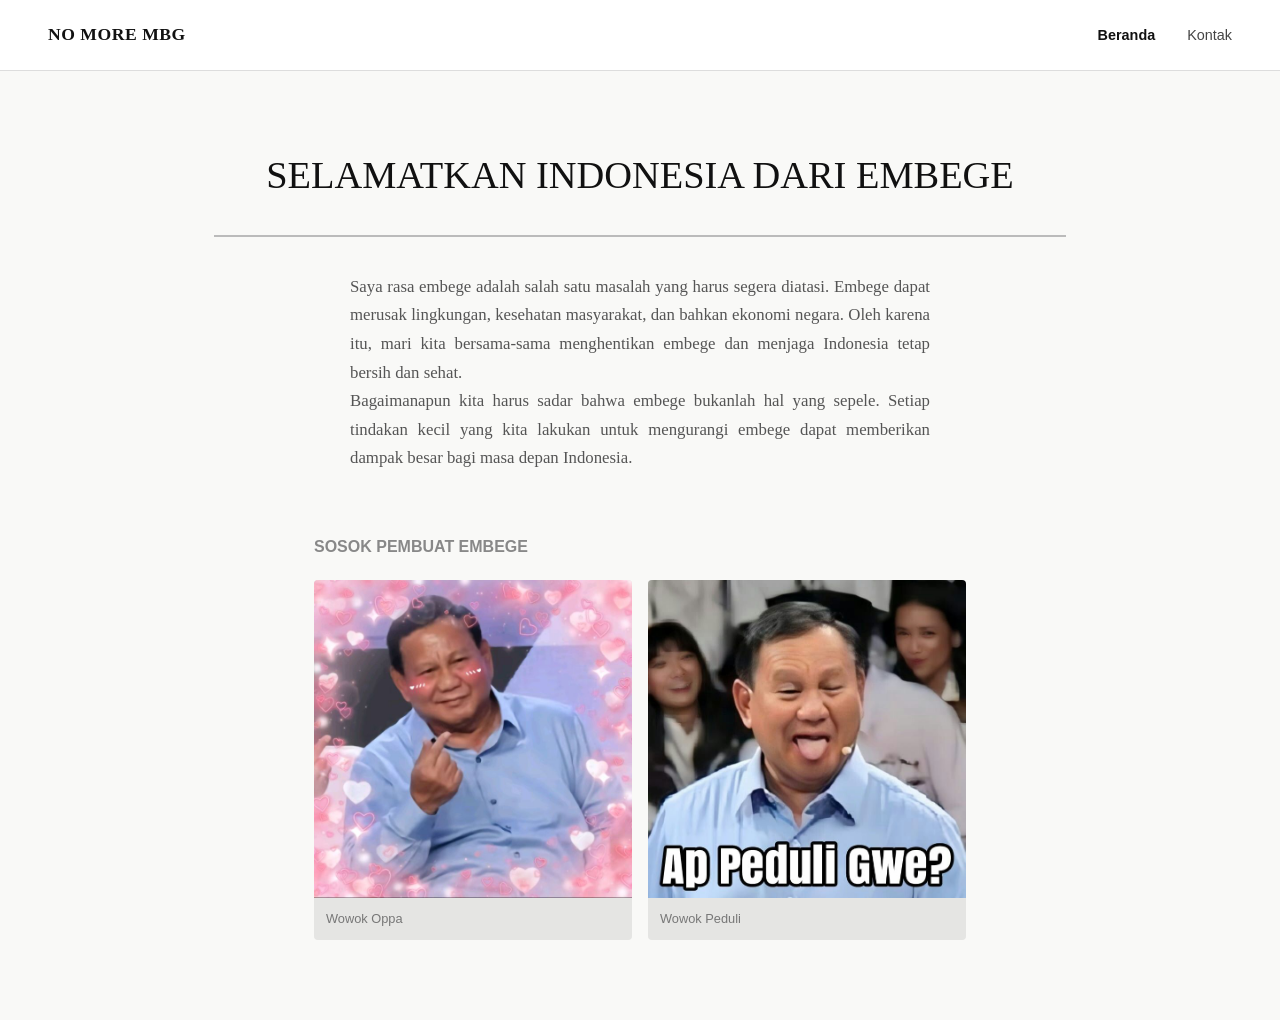
==== index.html @ 88bd63a3 "First Commit" ====
<!DOCTYPE html>
<html lang="en">
<head>
    <meta charset="UTF-8">
    <meta name="viewport" content="width=device-width, initial-scale=1.0">
    <title>HENTIKAN EMBEGE</title>
    <link rel="stylesheet" href="style.css">
</head>
<body>
    
    <nav>
        <a class="logo" href="index.html">NO MORE MBG</a>
        <ul>
            <li><a href="index.html" class="active">Beranda</a></li>
            <li><a href="contact.html">Kontak</a></li>
        </ul>
    </nav>

    <section class="utama">
        <h1>SELAMATKAN INDONESIA DARI EMBEGE</h1>
        <div class="divider"></div>
        <p>
            Saya rasa embege adalah salah satu masalah yang harus segera diatasi.
            Embege dapat merusak lingkungan, kesehatan masyarakat, dan bahkan ekonomi negara.
            Oleh karena itu, mari kita bersama-sama menghentikan embege dan menjaga Indonesia tetap bersih dan sehat.
        </p>
        <p>
            Bagaimanapun kita harus sadar bahwa embege bukanlah hal yang sepele.
            Setiap tindakan kecil yang kita lakukan untuk mengurangi embege dapat memberikan dampak besar bagi masa depan Indonesia.
        </p>
    </section>

    <section class="gambar">
        <h2>SOSOK PEMBUAT EMBEGE</h2>
        <div class="foto">

          <div class="foto-item">
            <img src="wowok1.jpg" alt="wowok oppa"/>
            <div class="caption">Wowok Oppa</div>
          </div>
            
          <div class="foto-item">
            <img src="wowok2.jpg" alt="wowok peduli"/>
            <div class="caption">Wowok Peduli</div>
          </div>

        </div>
    </section>

</body>
</html>
---- style.css ----
* {
    margin: 0;
    padding: 0;
    box-sizing: border-box;
}

body {
    font-family: 'Georgia', serif;
    background-color: #f9f9f7;
    color: #222;
    line-height: 1.7;
}

/*navbar*/

nav {
    display: flex;
    justify-content: space-between;
    align-items: center;
    padding: 20px 48px;
    border-bottom: 1px solid #ddd;
    background-color: #fff;
}

nav .logo {
    font-size: 1.1rem;
    font-weight: bold;
    letter-spacing: 0.03em;
    color: #111;
    text-decoration: none;
}

nav ul {
    display: flex;
    list-style: none;
    gap: 32px;
}

nav ul li a {
    text-decoration: none;
    color: #444;
    font-family: 'Helvetica Neue', sans-serif;
    font-size: 0.9rem;
    transition: color 0.2s;
}

nav ul li a:hover {
    color: #111;
}

nav ul li a.active {
    color: #111;
    font-weight: 600;
}

/*index.html*/

.utama {
    max-width: 900px;
    margin: 80px auto 60px;
    padding: 0 24px;
}

.utama h1 {
    font-size: 2.4rem;
    margin-bottom: 20px;
    line-height: 1.25;
    font-weight: normal;
    color: #111;
    text-align: center;
}

.utama p {
    font-size: 1.05rem;
    max-width: 580px;
    color: #555;
    text-align: justify;
    margin: 0 auto;
}

.hero p + p {
    margin-top: 16px;
}

.divider {
    width: 100%;
    height: 2px;
    background-color: #bbb;
    margin: 36px 0;
}

.gambar {
    max-width: 700px;
    margin: 0 auto 80px;
    padding: 0 24px;
}

.gambar h2 {
    font-size: 1rem;
    font-family: 'Helvetica Neue', sans-serif;
    font-weight: 600;
    color: #888;
    margin-bottom: 20px;
}

.foto {
    display: grid;
    grid-template-columns: 1fr 1fr;
    gap: 16px;
}

.foto-item {
    overflow: hidden;
    border-radius: 4px;
    background-color: #e5e5e3;
}

.foto-item img {
    width: 100%;
    height: auto;
    display: block;
}

.caption {
    padding: 10px 12px;
    font-family: 'Helvetica Neue', sans-serif;
    font-size: 0.8rem;
    color: #777;
}

/*contact.html*/

.kontak-saya {
    max-width: 560px;
    margin: 80px auto 100px;
    padding: 0 24px;
}

.kontak-saya h1 {
    font-size: 2.2rem;
    font-weight: normal;
    margin-bottom: 12px;
    color: #111;
}

.kontak-saya .subtitle {
    font-family: 'Helvetica Neue', sans-serif;
    font-size: 0.95rem;
    color: #777;
    margin-bottom: 48px;
}

.list-kontak {
    list-style: none;
    display: flex;
    flex-direction: column;
}

.list-kontak li {
    border-top: 1px solid #e0e0de;
    padding: 20px 0;
}

.list-kontak li:last-child {
    border-bottom: 1px solid #e0e0de;
}

.label-kontak {
    font-family: 'Helvetica Neue', sans-serif;
    font-size: 0.75rem;
    color: #aaa;
    margin-bottom: 4px;
}

.value {
    font-family: 'Helvetica Neue', sans-serif;
    font-size: 1rem;
    color: #222;
}

.value a {
    text-decoration: none;
    color: #222;
    transition: color 0.2s;
}

.value a:hover {
    color: #000;
    text-decoration: underline;
}

/*2 halaman*/

@media (max-width: 600px) {
    nav {
        padding: 16px 20px;
    }

    nav ul {
    gap: 20px;
    }

    .utama {
    margin: 48px auto 40px;
    }

    .utama h1 {
    font-size: 1.7rem;
    }

    .foto {
    grid-template-columns: 1fr;
    }

    .kontak-saya {
    margin: 48px auto 60px;
    }

    .kontak-saya h1 {
    font-size: 1.7rem;
    }
}
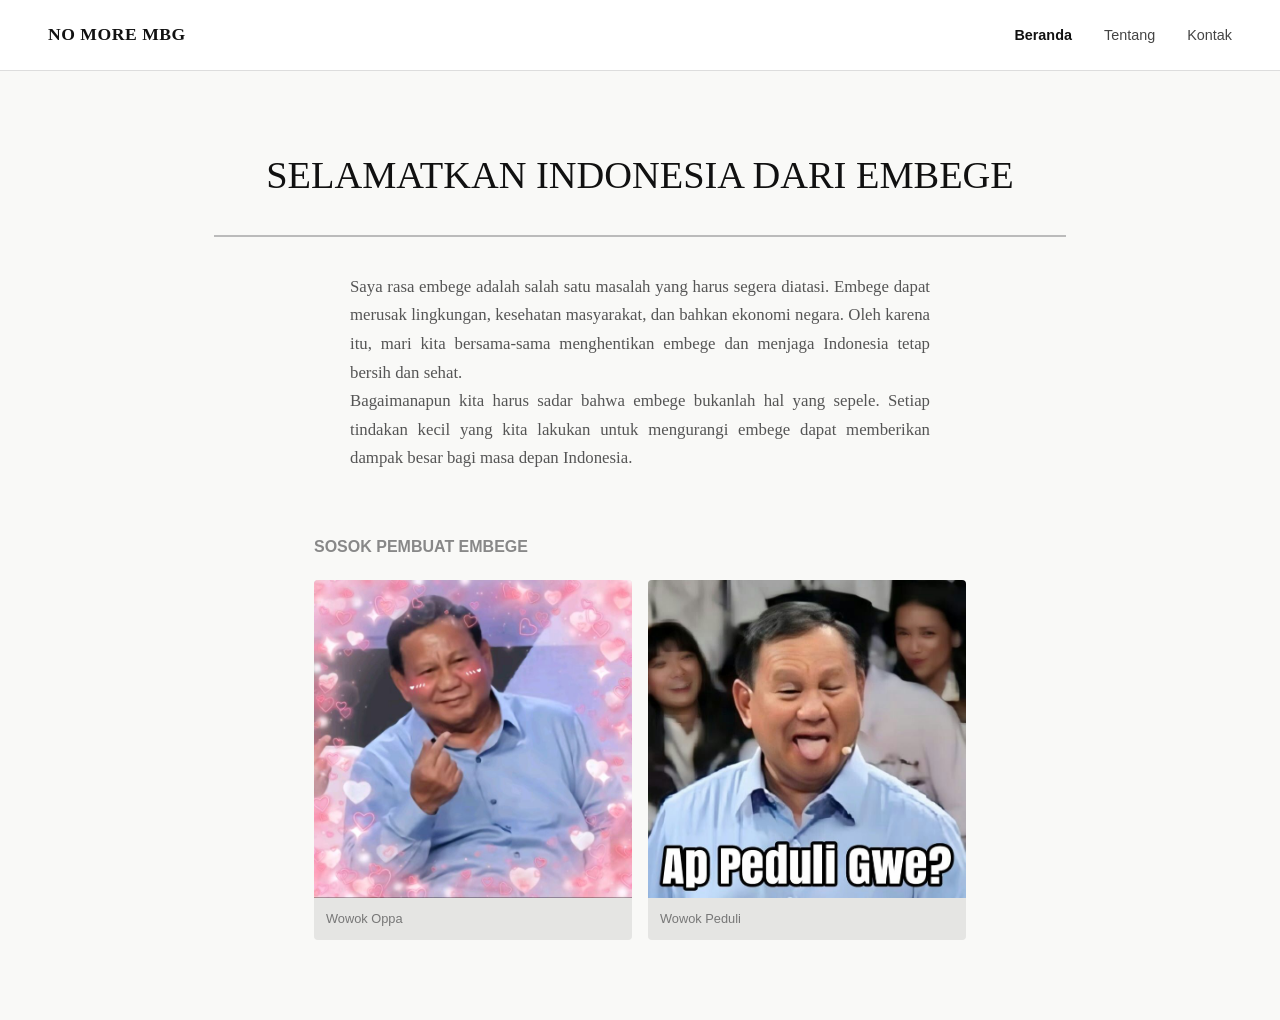
==== commit a302d3cb: "feat: tambah halaman tentang" ====
--- a/index.html
+++ b/index.html
@@ -12,6 +12,7 @@
         <a class="logo" href="index.html">NO MORE MBG</a>
         <ul>
             <li><a href="index.html" class="active">Beranda</a></li>
+            <li><a href="tentang.html">Tentang</a></li>
             <li><a href="contact.html">Kontak</a></li>
         </ul>
     </nav>
@@ -34,15 +35,15 @@
         <h2>SOSOK PEMBUAT EMBEGE</h2>
         <div class="foto">
 
-          <div class="foto-item">
+            <div class="foto-item">
             <img src="wowok1.jpg" alt="wowok oppa"/>
             <div class="caption">Wowok Oppa</div>
-          </div>
+        </div>
             
-          <div class="foto-item">
+            <div class="foto-item">
             <img src="wowok2.jpg" alt="wowok peduli"/>
             <div class="caption">Wowok Peduli</div>
-          </div>
+        </div>
 
         </div>
     </section>
--- a/style.css
+++ b/style.css
@@ -219,4 +219,118 @@
     .kontak-saya h1 {
     font-size: 1.7rem;
     }
+}
+
+/*tentang.html*/
+
+.tentang {
+    max-width: 900px;
+    margin: 80px auto 60px;
+    padding: 0 24px;
+}
+
+.tentang h1 {
+    font-size: 2.4rem;
+    font-weight: normal;
+    line-height: 1.25;
+    margin-bottom: 20px;
+    color: #111;
+    text-align: center;
+}
+
+.tentang p {
+    font-size: 1.05rem;
+    line-height: 1.75;
+    color: #555;
+    max-width: 700px;
+    text-align: justify;
+    margin-bottom: 20px;
+    text-wrap: pretty;
+}
+
+.tentang .divider {
+    margin: 36px 0;
+}
+
+.tentang h2 {
+    font-family: 'Helvetica Neue', sans-serif;
+    font-size: 0.95rem;
+    font-weight: 600;
+    color: #888;
+    text-transform: uppercase;
+    letter-spacing: 0.08em;
+    margin: 40px 0 16px;
+}
+
+.tentang p {
+    font-size: 1.05rem;
+    color: #555;
+    margin-bottom: 16px;
+}
+
+.prinsip {
+    list-style: none;
+    display: flex;
+    flex-direction: column;
+    gap: 20px;
+}
+
+.prinsip li {
+    display: flex;
+    gap: 20px;
+    align-items: flex-start;
+}
+
+.prinsip .angka {
+    font-family: 'Helvetica Neue', sans-serif;
+    font-size: 0.85rem;
+    color: #aaa;
+    padding-top: 3px;
+}
+
+.prinsip strong {
+    display: block;
+    font-family: 'Helvetica Neue', sans-serif;
+    font-size: 1rem;
+    color: #111;
+    margin-bottom: 4px;
+}
+
+.prinsip p {
+    font-size: 0.95rem;
+    color: #666;
+    margin: 0;
+}
+
+.aksi {
+    list-style: none;
+    padding-left: 0;
+}
+
+.aksi li {
+    padding: 14px 0 14px 24px;
+    border-top: 1px solid #e0e0de;
+    font-size: 0.95rem;
+    color: #555;
+    position: relative;
+}
+
+.aksi li:last-child {
+    border-bottom: 1px solid #e0e0de;
+}
+
+.aksi li::before {
+    content: "—";
+    position: absolute;
+    left: 0;
+    color: #bbb;
+}
+
+@media (max-width: 600px) {
+    .tentang {
+        margin: 48px auto 60px;
+    }
+    .tentang h1 {
+        font-size: 1.7rem;
+    }
 }
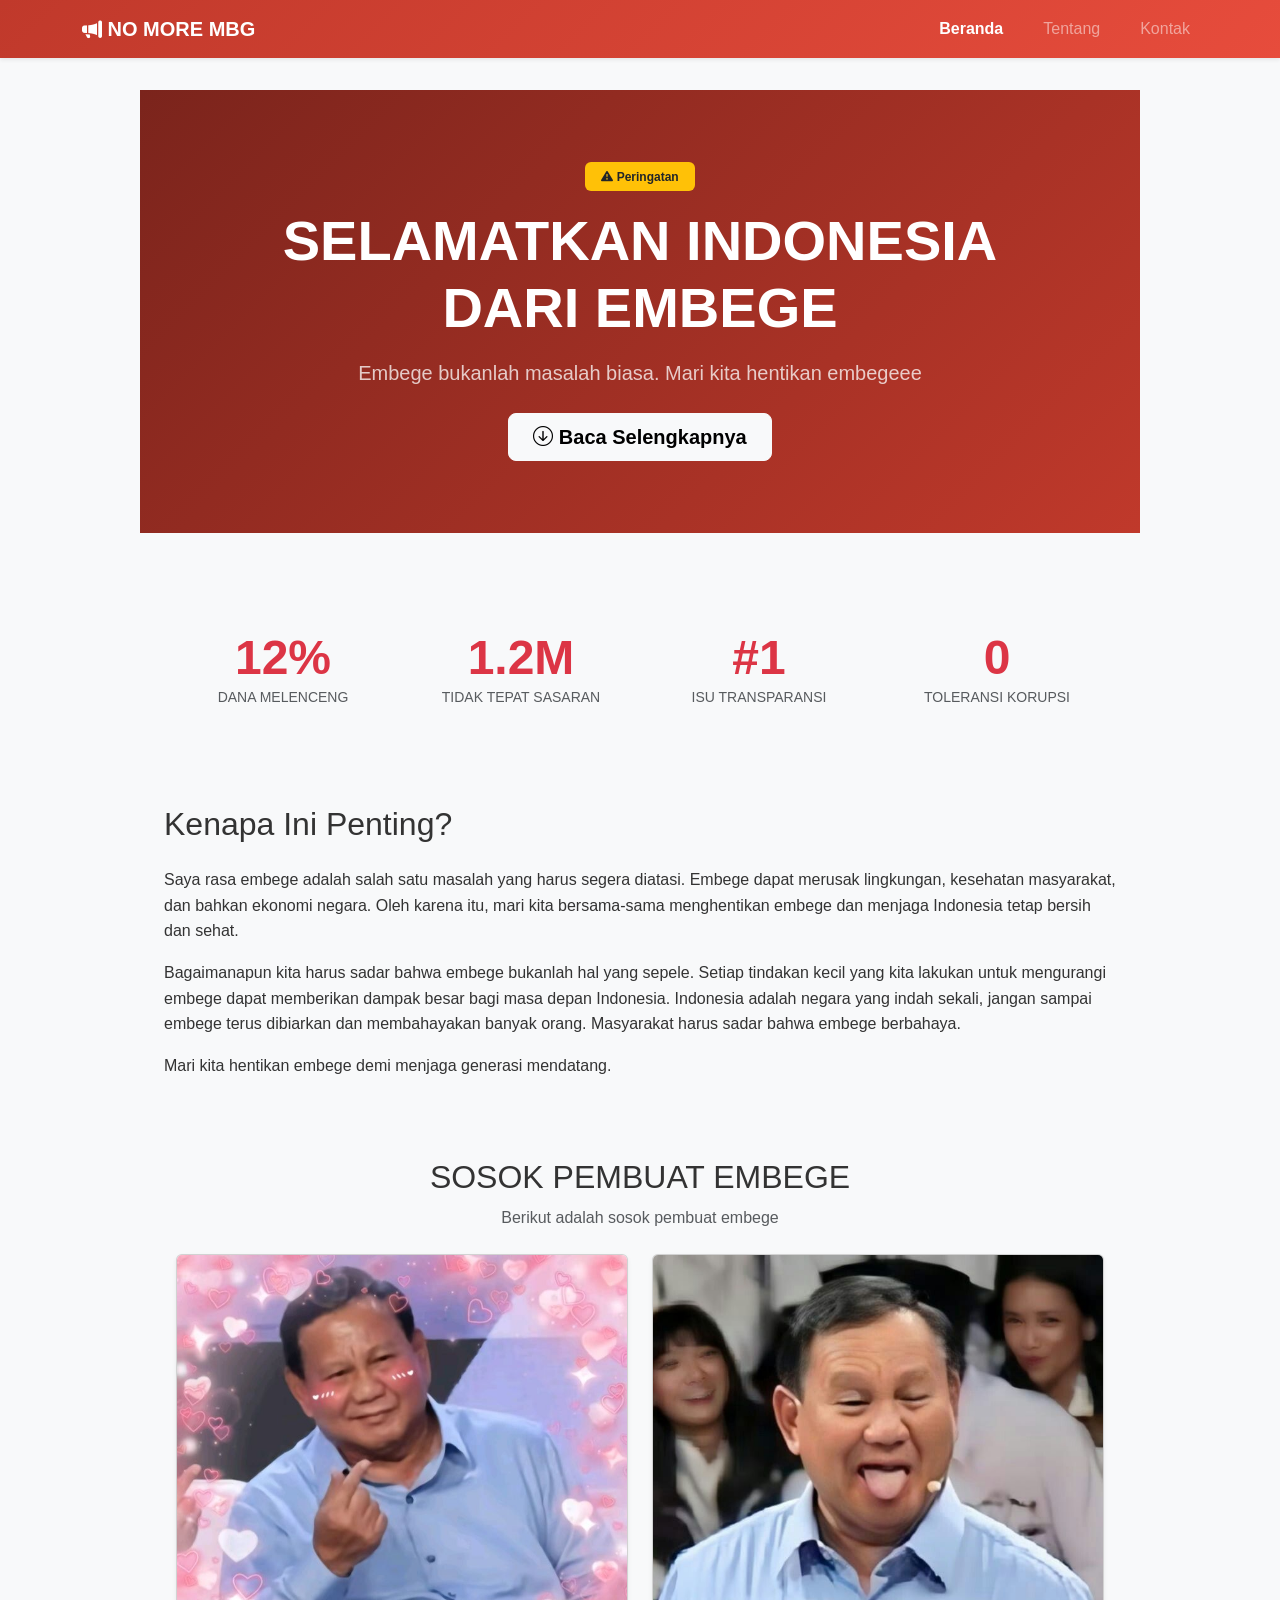
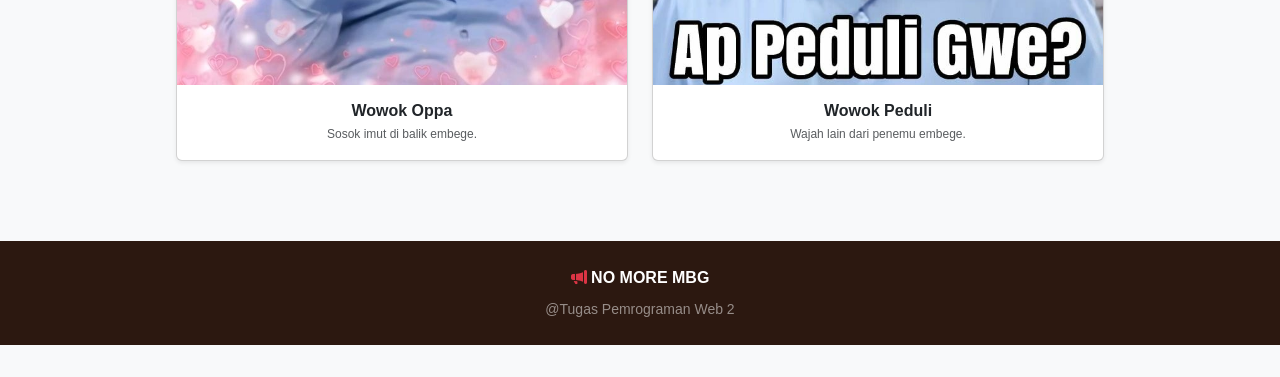
==== commit e9a38120: "feat: nambah navbar bootstrap" ====
--- a/index.html
+++ b/index.html
@@ -4,49 +4,154 @@
     <meta charset="UTF-8">
     <meta name="viewport" content="width=device-width, initial-scale=1.0">
     <title>HENTIKAN EMBEGE</title>
+    <link href="https://cdn.jsdelivr.net/npm/bootstrap@5.3.3/dist/css/bootstrap.min.css" rel="stylesheet">
+    <link rel="stylesheet" href="https://cdn.jsdelivr.net/npm/bootstrap-icons@1.11.3/font/bootstrap-icons.css">
     <link rel="stylesheet" href="style.css">
 </head>
 <body>
     
-    <nav>
-        <a class="logo" href="index.html">NO MORE MBG</a>
-        <ul>
-            <li><a href="index.html" class="active">Beranda</a></li>
-            <li><a href="tentang.html">Tentang</a></li>
-            <li><a href="contact.html">Kontak</a></li>
-        </ul>
+    <nav class="navbar navbar-expand-lg navbar-dark sticky-top shadow-sm" style="background: linear-gradient(135deg, #c0392b, #e74c3c);">
+        <div class="container">
+            <a class="navbar-brand fw-bold text-white" href="index.html">
+                <i class="bi bi-megaphone-fill"></i> NO MORE MBG
+            </a>
+            <button class="navbar-toggler" type="button" data-bs-toggle="collapse" data-bs-target="#navMenu">
+                <span class="navbar-toggler-icon"></span>
+            </button>
+            <div class="collapse navbar-collapse" id="navMenu">
+                <ul class="navbar-nav ms-auto">
+                    <li class="nav-item">
+                        <a class="nav-link active text-white fw-bold" href="index.html">Beranda</a>
+                    </li>
+                    <li class="nav-item">
+                        <a class="nav-link text-white-50" href="tentang.html">Tentang</a>
+                    </li>
+                    <li class="nav-item">
+                        <a class="nav-link text-white-50" href="contact.html">Kontak</a>
+                    </li>
+                </ul>
+            </div>
+        </div>
     </nav>
 
-    <section class="utama">
-        <h1>SELAMATKAN INDONESIA DARI EMBEGE</h1>
-        <div class="divider"></div>
-        <p>
-            Saya rasa embege adalah salah satu masalah yang harus segera diatasi.
-            Embege dapat merusak lingkungan, kesehatan masyarakat, dan bahkan ekonomi negara.
-            Oleh karena itu, mari kita bersama-sama menghentikan embege dan menjaga Indonesia tetap bersih dan sehat.
+<section class="hero-mbg text-center text-white py-5" 
+        style="background: linear-gradient(135deg, #7b241c, #c0392b);">
+    <div class="container py-4">
+        <span class="badge bg-warning text-dark mb-3 px-3 py-2">
+            <i class="bi bi-exclamation-triangle-fill"></i> Peringatan
+        </span>
+        <h1 class="display-4 fw-bold mb-3">
+            SELAMATKAN INDONESIA<br>DARI EMBEGE
+        </h1>
+        <p class="lead mb-4 opacity-75">
+            Embege bukanlah masalah biasa. Mari kita hentikan embegeee
         </p>
-        <p>
-            Bagaimanapun kita harus sadar bahwa embege bukanlah hal yang sepele.
-            Setiap tindakan kecil yang kita lakukan untuk mengurangi embege dapat memberikan dampak besar bagi masa depan Indonesia.
+        <a href="#konten" class="btn btn-light btn-lg px-4 fw-bold">
+            <i class="bi bi-arrow-down-circle"></i> Baca Selengkapnya
+        </a>
+    </div>
+</section>
+
+<section class="py-5 bg-light">
+    <div class="container">
+        <div class="row text-center g-4">
+            <div class="col-md-3 col-6">
+                <div class="p-3">
+                    <div class="display-5 fw-bold text-danger">12%</div>
+                    <div class="text-muted small text-uppercase">Dana Melenceng</div>
+                </div>
+            </div>
+            <div class="col-md-3 col-6">
+                <div class="p-3">
+                    <div class="display-5 fw-bold text-danger">1.2M</div>
+                    <div class="text-muted small text-uppercase">Tidak Tepat Sasaran</div>
+                </div>
+            </div>
+            <div class="col-md-3 col-6">
+                <div class="p-3">
+                    <div class="display-5 fw-bold text-danger">#1</div>
+                    <div class="text-muted small text-uppercase">Isu Transparansi</div>
+                </div>
+            </div>
+            <div class="col-md-3 col-6">
+                <div class="p-3">
+                    <div class="display-5 fw-bold text-danger">0</div>
+                    <div class="text-muted small text-uppercase">Toleransi Korupsi</div>
+                </div>
+            </div>
+        </div>
+    </div>
+</section>
+
+<section class="utama" id="konten">
+    <h2 class="mb-4">Kenapa Ini Penting?</h2>
+    <p>
+        Saya rasa embege adalah salah satu masalah yang harus segera diatasi.
+        Embege dapat merusak lingkungan, kesehatan masyarakat, dan bahkan ekonomi negara.
+        Oleh karena itu, mari kita bersama-sama menghentikan embege dan menjaga Indonesia tetap bersih dan sehat.
+    </p>
+    <p>
+        Bagaimanapun kita harus sadar bahwa embege bukanlah hal yang sepele.
+        Setiap tindakan kecil yang kita lakukan untuk mengurangi embege dapat memberikan dampak besar bagi masa depan Indonesia. 
+        Indonesia adalah negara yang indah sekali, jangan sampai embege terus dibiarkan dan membahayakan banyak orang.
+        Masyarakat harus sadar bahwa embege berbahaya.
+    </p>
+    <p>
+        Mari kita hentikan embege demi menjaga generasi mendatang.
+    </p>
+</section>
+
+    <section class="py-5">
+    <div class="container">
+        <h2 class="text-center mb-2">SOSOK PEMBUAT EMBEGE</h2>
+        <p class="text-center text-muted mb-4">Berikut adalah sosok pembuat embege</p>
+        
+        <div class="row g-4 justify-content-center">
+            <!-- CARD 1 -->
+            <div class="col-md-6">
+                <div class="card border-100 shadow-sm h-100">
+                    <img src="wowok1.jpg" class="card-img-top" alt="Wowok Oppa" 
+                        style="height: 430px; object-fit: cover;">
+                    <div class="card-body p-2 p-md-3 text-center">
+                        <h6 class="fw-bold mb-1">Wowok Oppa</h6>
+                        <p class="small text-muted mb-0" style="font-size: 0.75rem;">
+                            Sosok imut di balik embege.
+                        </p>
+                    </div>
+                </div>
+            </div>
+            
+            <!-- CARD 2 -->
+            <div class="col-md-6">
+                <div class="card border-100 shadow-sm h-100">
+                    <img src="wowok2.jpg" class="card-img-top" alt="Wowok Peduli" 
+                        style="height: 430px; object-fit: cover;">
+                    <div class="card-body p-2 p-md-3 text-center">
+                        <h6 class="fw-bold mb-1">Wowok Peduli</h6>
+                        <p class="small text-muted mb-0" style="font-size: 0.75rem;">
+                            Wajah lain dari penemu embege.
+                        </p>
+                    </div>
+                </div>
+            </div>
+        </div>
+        
+    </div>
+    
+</section>
+<!-- ⬆️ PENUTUP section -->
+<script src="https://cdn.jsdelivr.net/npm/bootstrap@5.3.3/dist/js/bootstrap.bundle.min.js"></script>
+
+<footer class="text-white text-center py-4" 
+        style="background-color: #2c1810;">
+    <div class="container">
+        <p class="mb-2 fw-bold">
+            <i class="bi bi-megaphone-fill text-danger"></i> NO MORE MBG
         </p>
-    </section>
-
-    <section class="gambar">
-        <h2>SOSOK PEMBUAT EMBEGE</h2>
-        <div class="foto">
-
-            <div class="foto-item">
-            <img src="wowok1.jpg" alt="wowok oppa"/>
-            <div class="caption">Wowok Oppa</div>
-        </div>
-            
-            <div class="foto-item">
-            <img src="wowok2.jpg" alt="wowok peduli"/>
-            <div class="caption">Wowok Peduli</div>
-        </div>
-
-        </div>
-    </section>
-
+        <p class="small mb-0 opacity-50">
+            @Tugas Pemrograman Web 2
+        </p>
+    </div>
+</footer>
 </body>
 </html>
--- a/style.css
+++ b/style.css
@@ -1,336 +1,229 @@
 * {
+    box-sizing: border-box;
     margin: 0;
     padding: 0;
-    box-sizing: border-box;
 }
 
 body {
-    font-family: 'Georgia', serif;
-    background-color: #f9f9f7;
-    color: #222;
-    line-height: 1.7;
-}
-
-/*navbar*/
+    font-family: -apple-system, BlinkMacSystemFont, "Segoe UI", Roboto, Oxygen, Ubuntu, Cantarell, sans-serif;
+    line-height: 1.6;
+    color: #333;
+    background-color: #f8f9fa;
+    padding-bottom: 2rem;
+}
+
+img {
+    max-width: 100%;
+    height: auto;
+    display: block;
+}
 
 nav {
     display: flex;
     justify-content: space-between;
     align-items: center;
-    padding: 20px 48px;
-    border-bottom: 1px solid #ddd;
-    background-color: #fff;
+    background-color: #1a1a1a;
+    padding: 1rem 2rem;
+    box-shadow: 0 2px 5px rgba(0,0,0,0.1);
 }
 
 nav .logo {
-    font-size: 1.1rem;
+    color: #ffffff;
+    font-weight: 700;
+    font-size: 1.25rem;
+    text-decoration: none;
+}
+
+nav ul {
+    display: flex;
+    list-style: none;
+    gap: 1.5rem;
+}
+
+nav ul li a {
+    color: #cccccc;
+    text-decoration: none;
+    transition: color 0.3s ease;
+}
+
+nav ul li a:hover,
+nav ul li a.active {
+    color: #ffffff;
     font-weight: bold;
-    letter-spacing: 0.03em;
-    color: #111;
-    text-decoration: none;
-}
-
-nav ul {
-    display: flex;
-    list-style: none;
-    gap: 32px;
-}
-
-nav ul li a {
-    text-decoration: none;
-    color: #444;
-    font-family: 'Helvetica Neue', sans-serif;
-    font-size: 0.9rem;
-    transition: color 0.2s;
-}
-
-nav ul li a:hover {
-    color: #111;
-}
-
-nav ul li a.active {
-    color: #111;
-    font-weight: 600;
-}
-
-/*index.html*/
-
-.utama {
-    max-width: 900px;
-    margin: 80px auto 60px;
-    padding: 0 24px;
-}
-
-.utama h1 {
-    font-size: 2.4rem;
-    margin-bottom: 20px;
-    line-height: 1.25;
-    font-weight: normal;
-    color: #111;
+}
+
+section {
+    max-width: 1000px;
+    margin: 2rem auto;
+    padding: 0 1.5rem;
+}
+
+.divider {
+    height: 4px;
+    width: 60px;
+    background-color: #e63946;
+    margin: 1rem 0 1.5rem 0;
+}
+
+.gambar .foto {
+    display: flex;
+    flex-wrap: wrap;
+    gap: 1.5rem;
+    margin-top: 1.5rem;
+}
+
+.foto-item {
+    flex: 1 1 300px; 
+    border-radius: 8px;
+    overflow: hidden;
+    box-shadow: 0 4px 6px rgba(0,0,0,0.05);
     text-align: center;
-}
-
-.utama p {
-    font-size: 1.05rem;
-    max-width: 580px;
-    color: #555;
-    text-align: justify;
-    margin: 0 auto;
-}
-
-.hero p + p {
-    margin-top: 16px;
-}
-
-.divider {
-    width: 100%;
-    height: 2px;
-    background-color: #bbb;
-    margin: 36px 0;
-}
-
-.gambar {
-    max-width: 700px;
-    margin: 0 auto 80px;
-    padding: 0 24px;
-}
-
-.gambar h2 {
-    font-size: 1rem;
-    font-family: 'Helvetica Neue', sans-serif;
-    font-weight: 600;
-    color: #888;
-    margin-bottom: 20px;
-}
-
-.foto {
-    display: grid;
-    grid-template-columns: 1fr 1fr;
-    gap: 16px;
-}
-
-.foto-item {
-    overflow: hidden;
-    border-radius: 4px;
-    background-color: #e5e5e3;
 }
 
 .foto-item img {
     width: 100%;
-    height: auto;
-    display: block;
+    height: 250px;
+    object-fit: cover;
 }
 
 .caption {
-    padding: 10px 12px;
-    font-family: 'Helvetica Neue', sans-serif;
-    font-size: 0.8rem;
-    color: #777;
-}
-
-/*contact.html*/
-
-.kontak-saya {
-    max-width: 560px;
-    margin: 80px auto 100px;
-    padding: 0 24px;
-}
-
-.kontak-saya h1 {
-    font-size: 2.2rem;
-    font-weight: normal;
-    margin-bottom: 12px;
-    color: #111;
-}
-
-.kontak-saya .subtitle {
-    font-family: 'Helvetica Neue', sans-serif;
-    font-size: 0.95rem;
-    color: #777;
-    margin-bottom: 48px;
+    padding: 1rem;
+    font-weight: 600;
+}
+
+.prinsip {
+    list-style: none;
+    margin-top: 1.5rem;
+    display: flex;
+    flex-direction: column;
+    gap: 1rem;
+}
+
+.prinsip li {
+    display: flex;
+    align-items: center;
+    background: #ffffff;
+    padding: 1rem;
+    border-radius: 6px;
+    box-shadow: 0 2px 4px rgba(0,0,0,0.03);
+    gap: 1rem;
+}
+
+.prinsip .angka {
+    font-size: 1.5rem;
+    font-weight: bold;
+    color: #e63946;
 }
 
 .list-kontak {
     list-style: none;
+    margin-top: 1.5rem;
     display: flex;
     flex-direction: column;
+    gap: 1rem;
 }
 
 .list-kontak li {
-    border-top: 1px solid #e0e0de;
-    padding: 20px 0;
-}
-
-.list-kontak li:last-child {
-    border-bottom: 1px solid #e0e0de;
+    display: flex;
+    justify-content: space-between;
+    align-items: center;
+    background: #ffffff;
+    padding: 1rem 1.5rem;
+    border-radius: 6px;
+    box-shadow: 0 2px 4px rgba(0,0,0,0.03);
 }
 
 .label-kontak {
-    font-family: 'Helvetica Neue', sans-serif;
-    font-size: 0.75rem;
-    color: #aaa;
-    margin-bottom: 4px;
-}
-
-.value {
-    font-family: 'Helvetica Neue', sans-serif;
-    font-size: 1rem;
-    color: #222;
-}
-
-.value a {
+    font-weight: 600;
+}
+
+.list-kontak a {
+    color: #1d3557;
     text-decoration: none;
-    color: #222;
-    transition: color 0.2s;
-}
-
-.value a:hover {
-    color: #000;
+}
+
+.list-kontak a:hover {
     text-decoration: underline;
 }
 
-/*2 halaman*/
-
-@media (max-width: 600px) {
+
+@media (max-width: 768px) {
     nav {
-        padding: 16px 20px;
+        flex-direction: column;
+        gap: 1rem;
+        text-align: center;
     }
 
     nav ul {
-    gap: 20px;
-    }
-
-    .utama {
-    margin: 48px auto 40px;
-    }
-
-    .utama h1 {
-    font-size: 1.7rem;
-    }
-
-    .foto {
-    grid-template-columns: 1fr;
-    }
-
-    .kontak-saya {
-    margin: 48px auto 60px;
-    }
-
-    .kontak-saya h1 {
-    font-size: 1.7rem;
-    }
-}
-
-/*tentang.html*/
-
-.tentang {
-    max-width: 900px;
-    margin: 80px auto 60px;
-    padding: 0 24px;
-}
-
-.tentang h1 {
-    font-size: 2.4rem;
-    font-weight: normal;
-    line-height: 1.25;
-    margin-bottom: 20px;
-    color: #111;
-    text-align: center;
-}
-
-.tentang p {
-    font-size: 1.05rem;
-    line-height: 1.75;
-    color: #555;
-    max-width: 700px;
-    text-align: justify;
-    margin-bottom: 20px;
-    text-wrap: pretty;
-}
-
-.tentang .divider {
-    margin: 36px 0;
-}
-
-.tentang h2 {
-    font-family: 'Helvetica Neue', sans-serif;
-    font-size: 0.95rem;
-    font-weight: 600;
-    color: #888;
-    text-transform: uppercase;
-    letter-spacing: 0.08em;
-    margin: 40px 0 16px;
-}
-
-.tentang p {
-    font-size: 1.05rem;
-    color: #555;
-    margin-bottom: 16px;
-}
-
-.prinsip {
-    list-style: none;
-    display: flex;
-    flex-direction: column;
-    gap: 20px;
-}
-
-.prinsip li {
-    display: flex;
-    gap: 20px;
-    align-items: flex-start;
-}
-
-.prinsip .angka {
-    font-family: 'Helvetica Neue', sans-serif;
-    font-size: 0.85rem;
-    color: #aaa;
-    padding-top: 3px;
-}
-
-.prinsip strong {
-    display: block;
-    font-family: 'Helvetica Neue', sans-serif;
-    font-size: 1rem;
-    color: #111;
-    margin-bottom: 4px;
-}
-
-.prinsip p {
-    font-size: 0.95rem;
-    color: #666;
-    margin: 0;
-}
-
-.aksi {
-    list-style: none;
-    padding-left: 0;
-}
-
-.aksi li {
-    padding: 14px 0 14px 24px;
-    border-top: 1px solid #e0e0de;
-    font-size: 0.95rem;
-    color: #555;
-    position: relative;
-}
-
-.aksi li:last-child {
-    border-bottom: 1px solid #e0e0de;
-}
-
-.aksi li::before {
-    content: "—";
-    position: absolute;
-    left: 0;
-    color: #bbb;
-}
-
-@media (max-width: 600px) {
-    .tentang {
-        margin: 48px auto 60px;
-    }
-    .tentang h1 {
-        font-size: 1.7rem;
-    }
+        width: 100%;
+        justify-content: center;
+    }
+
+    .gambar .foto {
+        flex-direction: column;
+    }
+
+    .foto-item {
+        flex: 1 1 100%;
+    }
+
+    .list-kontak li {
+        flex-direction: column;
+        align-items: flex-start;
+        gap: 0.5rem;
+    }
+
+    h1 {
+        font-size: 1.75rem;
+    }
+
+    h2 {
+        font-size: 1.3rem;
+    }
+} 
+
+
+.card {
+    transition: all 0.3s ease;
+}
+
+.card:hover {
+    transform: translateY(-5px);
+    box-shadow: 0 15px 30px rgba(192, 57, 43, 0.2);
+}
+
+.navbar-brand {
+    transition: transform 0.3s;
+}
+
+.navbar-brand:hover {
+    transform: scale(1.05);
+}
+
+.btn-light {
+    transition: all 0.3s;
+}
+
+.btn-light:hover {
+    transform: translateY(-2px);
+    box-shadow: 0 10px 25px rgba(0, 0, 0, 0.2);
+}
+
+@media (max-width: 768px) {
+    .display-4 {
+        font-size: 1.8rem;
+    }
+    
+    .hero-mbg {
+        padding: 40px 15pxt;
+    }
+    
+    .card-img-top {
+        height: 200px;
+    }
+}
+
+::selection {
+    background-color: #c0392b;
+    color: white;
 }
